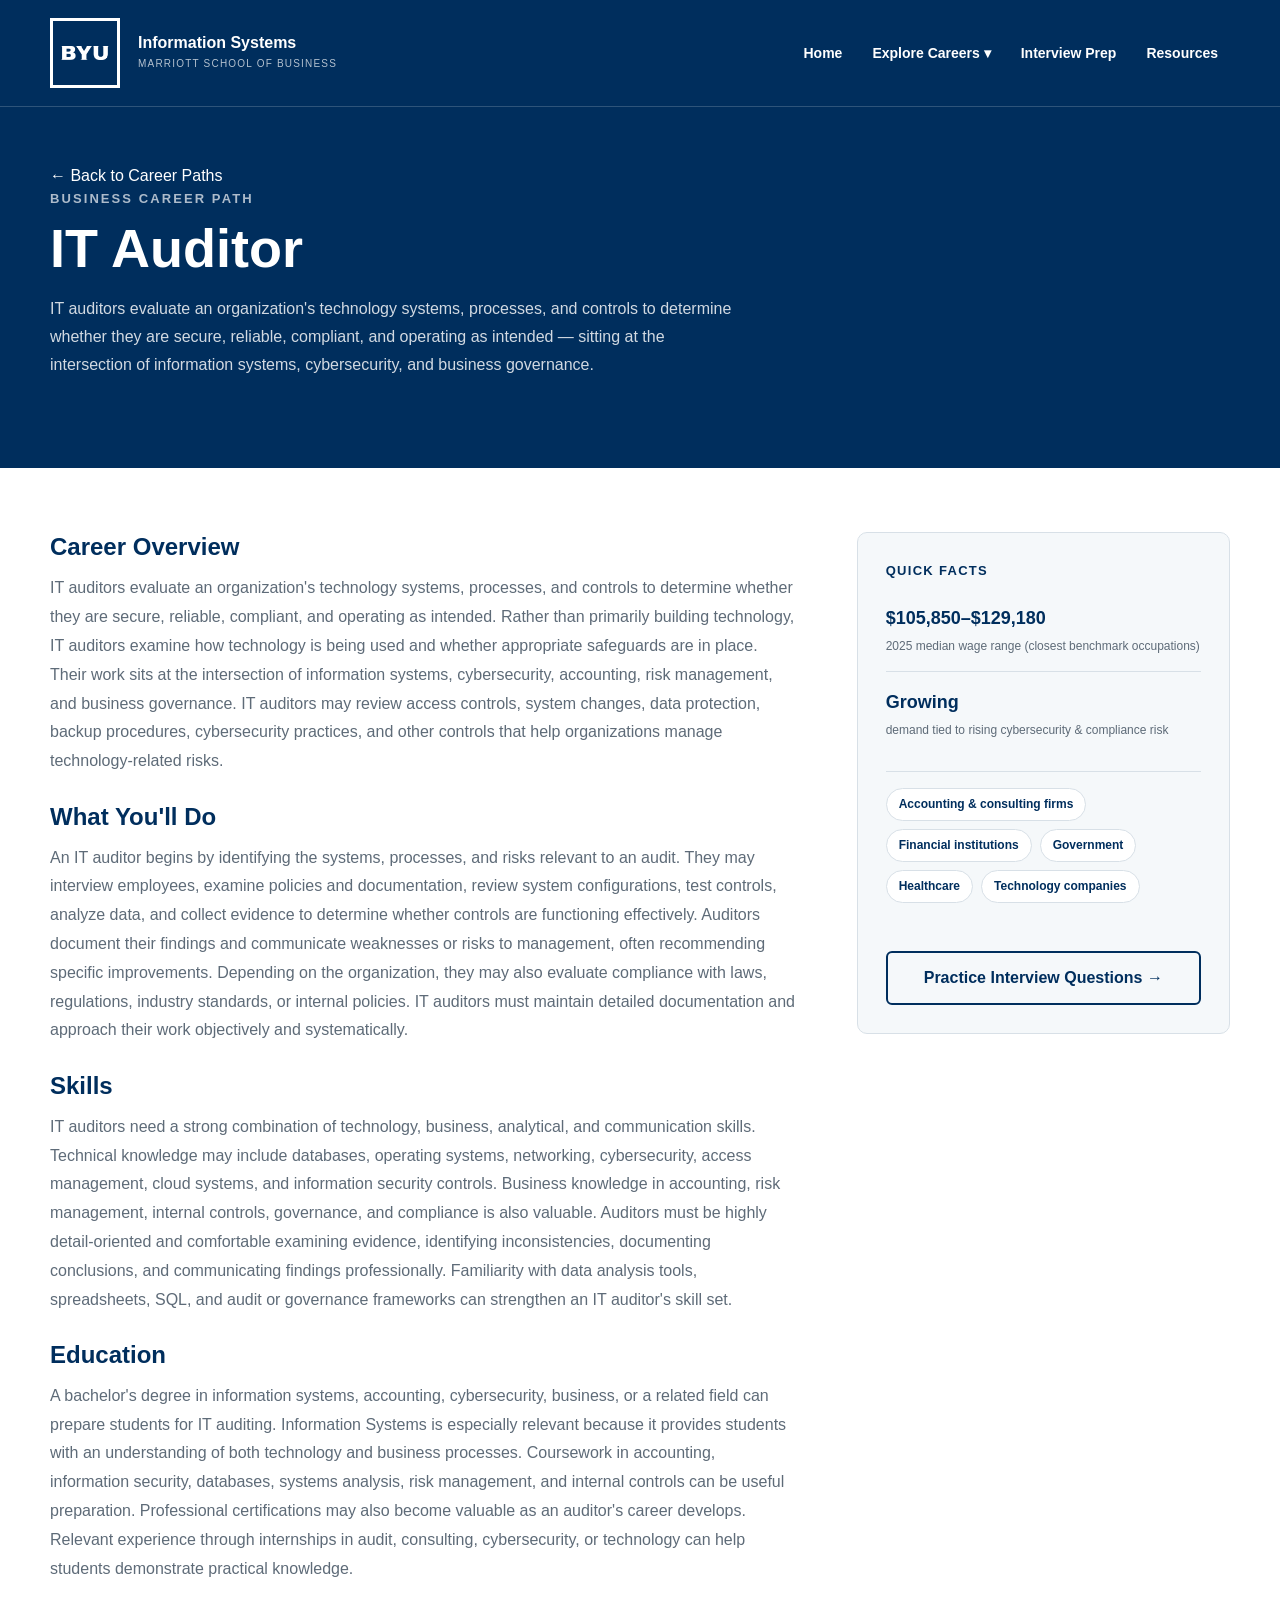
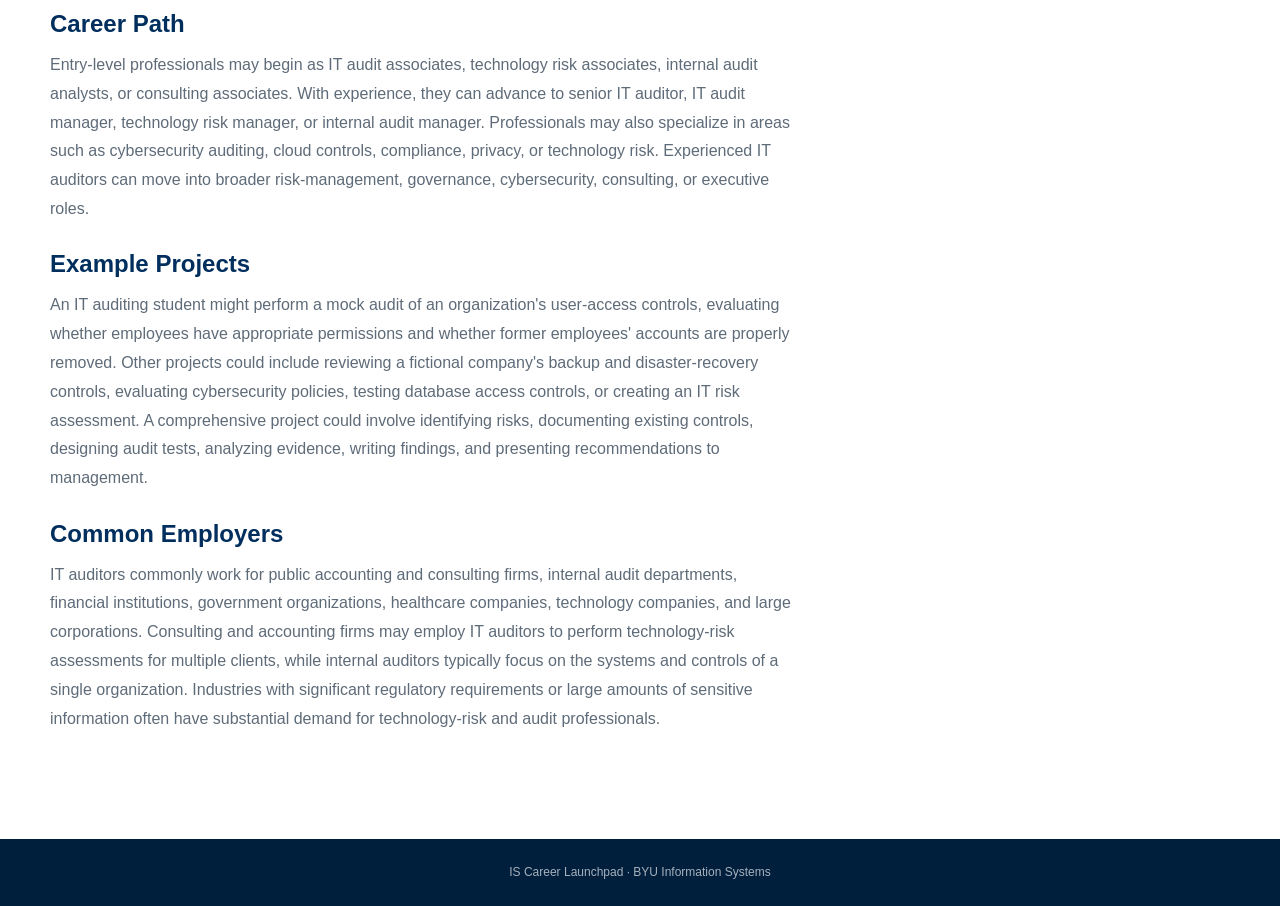
==== audit.html @ 7f82fdee "accepted oncoming changes and fixed byu logo and page navigation" ====
<!DOCTYPE html>
<html lang="en">
<head>
  <meta charset="UTF-8" />
  <meta name="viewport" content="width=device-width, initial-scale=1.0" />
  <title>IT Auditor · IS Career Launchpad</title>
  <link rel="stylesheet" href="styles.css" />
</head>

<body>
  <header>
    <nav class="navbar">
      <div class="container nav-inner">

        <a href="index.html" class="brand">
          <div class="brand-mark">
            <img src="images/byulogo.png" alt="BYU Logo" class="byu-logo" />
          </div>

          <div>
            <div class="brand-title">Information Systems</div>
            <div class="brand-subtitle">Marriott School of Business</div>
          </div>
        </a>

        <div class="nav-links">
          <a href="index.html">Home</a>

          <div class="nav-dropdown">
            <a href="index.html#careers" class="dropdown-toggle">
              Explore Careers ▾
            </a>

            <div class="dropdown-menu">
              <a href="programming.html">Software Engineer</a>
              <a href="security.html">Security Analyst</a>
              <a href="ba.html">Business Analyst</a>
              <a href="audit.html">IT Auditor</a>
            </div>
          </div>

          <a href="interview.html">Interview Prep</a>
          <a href="#">Resources</a>
        </div>

      </div>
    </nav>

    <section class="page-hero">
      <div class="container">
        <a href="index.html#careers" class="back-link">← Back to Career Paths</a>
        <div class="eyebrow">Business Career Path</div>
        <h1>IT Auditor</h1>
        <p>
          IT auditors evaluate an organization's technology systems, processes, and controls to
          determine whether they are secure, reliable, compliant, and operating as intended —
          sitting at the intersection of information systems, cybersecurity, and business
          governance.
        </p>
        <br>
      </div>
    </section>
  </header>

  <main>
    <section class="detail-section">
      <div class="container detail-layout">
        <article class="detail-article">
          <h2>Career Overview</h2>
          <p>
            IT auditors evaluate an organization's technology systems, processes, and controls to
            determine whether they are secure, reliable, compliant, and operating as intended.
            Rather than primarily building technology, IT auditors examine how technology is being
            used and whether appropriate safeguards are in place. Their work sits at the
            intersection of information systems, cybersecurity, accounting, risk management, and
            business governance. IT auditors may review access controls, system changes, data
            protection, backup procedures, cybersecurity practices, and other controls that help
            organizations manage technology-related risks.
          </p>
          <br>

          <h2>What You'll Do</h2>
          <p>
            An IT auditor begins by identifying the systems, processes, and risks relevant to an
            audit. They may interview employees, examine policies and documentation, review system
            configurations, test controls, analyze data, and collect evidence to determine whether
            controls are functioning effectively. Auditors document their findings and communicate
            weaknesses or risks to management, often recommending specific improvements. Depending
            on the organization, they may also evaluate compliance with laws, regulations,
            industry standards, or internal policies. IT auditors must maintain detailed
            documentation and approach their work objectively and systematically.
          </p>
          <br>

          <h2>Skills</h2>
          <p>
            IT auditors need a strong combination of technology, business, analytical, and
            communication skills. Technical knowledge may include databases, operating systems,
            networking, cybersecurity, access management, cloud systems, and information security
            controls. Business knowledge in accounting, risk management, internal controls,
            governance, and compliance is also valuable. Auditors must be highly detail-oriented
            and comfortable examining evidence, identifying inconsistencies, documenting
            conclusions, and communicating findings professionally. Familiarity with data analysis
            tools, spreadsheets, SQL, and audit or governance frameworks can strengthen an IT
            auditor's skill set.
          </p>
          <br>

          <h2>Education</h2>
          <p>
            A bachelor's degree in information systems, accounting, cybersecurity, business, or a
            related field can prepare students for IT auditing. Information Systems is especially
            relevant because it provides students with an understanding of both technology and
            business processes. Coursework in accounting, information security, databases, systems
            analysis, risk management, and internal controls can be useful preparation. Professional
            certifications may also become valuable as an auditor's career develops. Relevant
            experience through internships in audit, consulting, cybersecurity, or technology can
            help students demonstrate practical knowledge.
          </p>
          <br>

          <h2>Career Path</h2>
          <p>
            Entry-level professionals may begin as IT audit associates, technology risk associates,
            internal audit analysts, or consulting associates. With experience, they can advance to
            senior IT auditor, IT audit manager, technology risk manager, or internal audit
            manager. Professionals may also specialize in areas such as cybersecurity auditing,
            cloud controls, compliance, privacy, or technology risk. Experienced IT auditors can
            move into broader risk-management, governance, cybersecurity, consulting, or executive
            roles.
          </p>
          <br>

          <h2>Example Projects</h2>
          <p>
            An IT auditing student might perform a mock audit of an organization's user-access
            controls, evaluating whether employees have appropriate permissions and whether former
            employees' accounts are properly removed. Other projects could include reviewing a
            fictional company's backup and disaster-recovery controls, evaluating cybersecurity
            policies, testing database access controls, or creating an IT risk assessment. A
            comprehensive project could involve identifying risks, documenting existing controls,
            designing audit tests, analyzing evidence, writing findings, and presenting
            recommendations to management.
          </p>
          <br>

          <h2>Common Employers</h2>
          <p>
            IT auditors commonly work for public accounting and consulting firms, internal audit
            departments, financial institutions, government organizations, healthcare companies,
            technology companies, and large corporations. Consulting and accounting firms may employ
            IT auditors to perform technology-risk assessments for multiple clients, while internal
            auditors typically focus on the systems and controls of a single organization. Industries
            with significant regulatory requirements or large amounts of sensitive information often
            have substantial demand for technology-risk and audit professionals.
          </p>
          <br>
        </article>

        <aside class="quick-facts">
          <h3>Quick Facts</h3>

          <div class="fact-row">
            <span class="fact-value">$105,850–$129,180</span>
            <span class="fact-label">2025 median wage range (closest benchmark occupations)</span>
          </div>

          <div class="fact-row">
            <span class="fact-value">Growing</span>
            <span class="fact-label">demand tied to rising cybersecurity & compliance risk</span>
          </div>

          <div class="tag-list">
            <span>Accounting & consulting firms</span>
            <span>Financial institutions</span>
            <span>Government</span>
            <span>Healthcare</span>
            <span>Technology companies</span>
          </div>
          <br>

          <a href="interview.html" class="cta-button-outline"> Practice Interview Questions → </a>
        </aside>
      </div>
    </section>

  </main>

  <footer>
    IS Career Launchpad · BYU Information Systems
  </footer>
</body>
</html>
---- styles.css ----
:root {
      --navy: #002E5D;
      --blue: #0062A3;
      --white: #FFFFFF;
      --text: #243746;
      --muted: #5E6B78;
      --border: #D8E0E7;
      --soft: #F5F8FA;
      --max-width: 1180px;
    }

    * {
      box-sizing: border-box;
      margin: 0;
      padding: 0;
    }

    html {
      scroll-behavior: smooth;
    }

    body {
      font-family: Arial, Helvetica, sans-serif;
      color: var(--text);
      background: var(--white);
      line-height: 1.6;
    }

    button,
    a {
      font: inherit;
    }

    a {
      color: inherit;
      text-decoration: none;
    }

    button {
      cursor: pointer;
    }

    .container {
      width: min(var(--max-width), calc(100% - 40px));
      margin: 0 auto;
    }

    /* NAV */
    .navbar {
      background: var(--navy);
      color: var(--white);
      border-bottom: 1px solid rgba(255, 255, 255, 0.18);
    }

    .nav-inner {
      min-height: 78px;
      display: flex;
      align-items: center;
      justify-content: space-between;
      gap: 24px;

      padding: 18px 0;

    }

.brand {
  display: flex;
  align-items: center;
  gap: 18px;
}
  

.brand-mark {
  width: 70px;
  height: 70px;
  border: 3px solid white;

  display: flex;
  align-items: center;
  justify-content: center;

  padding: 8px;
}


    .brand-title {
      font-weight: 700;
      line-height: 1.15;
    }

    .brand-subtitle {
      margin-top: 4px;
      font-size: 10px;
      letter-spacing: 0.12em;
      text-transform: uppercase;
      opacity: 0.7;
    }

    .nav-links {
      display: flex;
      align-items: center;
      gap: 6px;
      flex-wrap: wrap;
    }

    .nav-links a {
      padding: 10px 12px;
      border-radius: 5px;
      font-size: 14px;
      font-weight: 600;
      transition: background 0.2s ease;
    }

    .nav-links a:hover {
      background: rgba(255,255,255,0.1);
    }

    /* HERO */
    .hero {
      background: var(--navy);
      color: white;
      padding: 72px 0 84px;
    }

    .eyebrow {
      font-size: 13px;
      font-weight: 700;
      letter-spacing: 0.16em;
      text-transform: uppercase;
      color: var(--blue);
    }

    .hero .eyebrow {
      color: rgba(255,255,255,0.68);
    }

    .hero h1 {
      max-width: 820px;
      margin-top: 12px;
      font-size: clamp(42px, 6vw, 68px);
      line-height: 1.05;
      color: white;
    }

    .hero p {
      max-width: 690px;
      margin-top: 22px;
      font-size: 17px;
      line-height: 1.75;
      color: rgba(255,255,255,0.82);
    }

    .primary-button {
      display: inline-block;
      margin-top: 28px;
      padding: 13px 20px;
      background: white;
      color: var(--navy);
      border: none;
      border-radius: 6px;
      font-weight: 700;
    }

    /* WHAT IS IS */
    .intro {
      padding: 72px 0;
    }

    .intro-grid {
      display: grid;
      grid-template-columns: 1fr 1fr;
      gap: 70px;
      align-items: center;
    }

    .intro h2,
    .career-section h2,
    .interview-cta h2 {
      color: var(--navy);
      font-size: clamp(30px, 4vw, 42px);
      line-height: 1.15;
    }

    .intro h2 {
      margin-top: 9px;
    }

    .intro p {
      margin-top: 18px;
      color: var(--muted);
      line-height: 1.8;
    }

    .intro-callout {
      border-left: 4px solid var(--blue);
      padding-left: 28px;
    }

    .intro-callout > p {
      margin-top: 0;
      font-size: 21px;
      font-weight: 700;
      color: var(--navy);
      line-height: 1.55;
    }

    .side-types {
      display: grid;
      grid-template-columns: 1fr 1fr;
      gap: 20px;
      margin-top: 28px;
    }

    .side-type {
      border-top: 2px solid var(--navy);
      padding-top: 12px;
    }

    .side-type strong {
      display: block;
      color: var(--navy);
      font-size: 14px;
      letter-spacing: 0.08em;
    }

    .side-type span {
      display: block;
      margin-top: 5px;
      color: var(--muted);
      font-size: 13px;
    }

    /* CAREERS */
    .career-section {
      border-top: 1px solid var(--border);
      padding: 72px 0 82px;
    }

    .section-heading {
      text-align: center;
    }

    .section-heading h2 {
      margin-top: 8px;
    }

    .section-heading p {
      max-width: 620px;
      margin: 14px auto 0;
      color: var(--muted);
    }

    .career-map {
      max-width: 900px;
      margin: 46px auto 0;
    }

    .degree-box {
      width: fit-content;
      margin: 0 auto;
      padding: 16px 34px;
      border-radius: 6px;
      background: var(--navy);
      color: white;
      text-align: center;
    }

    .degree-box small {
      display: block;
      font-size: 10px;
      letter-spacing: 0.16em;
      text-transform: uppercase;
      opacity: 0.65;
    }

    .degree-box strong {
      display: block;
      margin-top: 4px;
      font-size: 20px;
    }

    .tree-stem {
      width: 1px;
      height: 38px;
      margin: 0 auto;
      background: #8497A8;
    }

    .tree-branch {
      width: 52%;
      height: 1px;
      margin: 0 auto;
      background: #8497A8;
    }

    .category-grid {
      width: 52%;
      margin: 0 auto;
      display: grid;
      grid-template-columns: 1fr 1fr;
    }

    .category-drop {
      width: 1px;
      height: 34px;
      margin: 0 auto;
      background: #8497A8;
    }

    .career-columns {
      display: grid;
      grid-template-columns: 1fr 1fr;
      gap: 46px;
    }

    .category-title {
      width: fit-content;
      margin: 0 auto;
      padding: 8px 24px;
      border: 2px solid var(--navy);
      border-radius: 999px;
      color: var(--navy);
      background: white;
      font-size: 13px;
      font-weight: 700;
      letter-spacing: 0.1em;
      text-transform: uppercase;
    }

    .category-line {
      width: 1px;
      height: 28px;
      margin: 0 auto;
      background: #8497A8;
    }

    .category-split {
      width: 50%;
      height: 1px;
      margin: 0 auto;
      background: #8497A8;
    }

    .card-drops {
      display: grid;
      grid-template-columns: 1fr 1fr;
    }

    .card-drop {
      width: 1px;
      height: 23px;
      margin: 0 auto;
      background: #8497A8;
    }

    .career-cards {
      display: grid;
      grid-template-columns: 1fr 1fr;
      gap: 12px;
    }

    .career-card {
      min-height: 112px;
      padding: 18px;
      background: white;
      border: 2px solid var(--border);
      border-radius: 7px;
      text-align: left;
      transition: border-color .2s ease, transform .2s ease, box-shadow .2s ease;
    }

    .career-card:hover,
    .career-card.active {
      border-color: var(--blue);
      transform: translateY(-2px);
      box-shadow: 0 8px 20px rgba(0,46,93,0.10);
    }

    .career-card strong {
      display: block;
      color: var(--navy);
      font-size: 15px;
      line-height: 1.3;
    }

    .career-card span {
      display: block;
      margin-top: 7px;
      color: var(--muted);
      font-size: 12px;
    }

    /* CAREER PREVIEW */
    .career-preview {
      max-width: 720px;
      margin: 34px auto 0;
      padding: 28px;
      border-radius: 8px;
      background: var(--navy);
      color: white;
      display: none;
      animation: fadeIn .2s ease;
    }

    .career-preview.visible {
      display: block;
    }

    @keyframes fadeIn {
      from {
        opacity: 0;
        transform: translateY(8px);
      }
      to {
        opacity: 1;
        transform: translateY(0);
      }
    }

    .career-preview .preview-label {
      font-size: 11px;
      font-weight: 700;
      letter-spacing: 0.15em;
      text-transform: uppercase;
      color: rgba(255,255,255,0.6);
    }

    .career-preview h3 {
      margin-top: 5px;
      font-size: 28px;
      color: white;
    }

    .career-preview p {
      margin-top: 12px;
      color: rgba(255,255,255,0.8);
    }

    .preview-tools {
      margin-top: 14px;
      font-weight: 700;
      color: white;
    }

    .preview-link {
      display: inline-block;
      margin-top: 22px;
      padding: 11px 16px;
      border-radius: 5px;
      background: white;
      color: var(--navy);
      font-weight: 700;
    }

    /* INTERVIEW CTA */
    .interview-cta {
      background: var(--navy);
      color: white;
      padding: 60px 0;
    }

    .cta-inner {
      display: flex;
      justify-content: space-between;
      align-items: center;
      gap: 40px;
    }

    .interview-cta .eyebrow {
      color: rgba(255,255,255,0.65);
    }

    .interview-cta h2 {
      margin-top: 8px;
      color: white;
    }

    .interview-cta p {
      max-width: 650px;
      margin-top: 14px;
      color: rgba(255,255,255,0.78);
    }

    .cta-button {
      flex-shrink: 0;
      padding: 13px 20px;
      border: none;
      border-radius: 6px;
      background: white;
      color: var(--navy);
      font-weight: 700;
    }

    footer {
      padding: 24px 0;
      background: #001F3D;
      color: rgba(255,255,255,0.65);
      text-align: center;
      font-size: 12px;
    }

    @media (max-width: 820px) {
      .nav-inner,
      .cta-inner {
        align-items: flex-start;
        flex-direction: column;
      }

      .intro-grid,
      .career-columns {
        grid-template-columns: 1fr;
      }

      .tree-branch,
      .category-grid {
        display: none;
      }

      .career-columns {
        margin-top: 30px;
      }

      .category-line,
      .category-split,
      .card-drops {
        display: none;
      }

      .career-cards {
        margin-top: 16px;
      }

      .hero {
        padding-top: 52px;
      }
    }

    @media (max-width: 520px) {
      .career-cards,
      .side-types {
        grid-template-columns: 1fr;
      }

      .nav-links {
        gap: 2px;
      }

      .nav-links a {
        padding: 8px 7px;
        font-size: 12px;
      }
    }

.byu-logo {
  width: 100%;
  height: 100%;
  object-fit: contain;
  display: block;
}

/* NAV DROPDOWN */

.nav-dropdown {
  position: relative;
}

.dropdown-toggle {
  display: block;
}

.dropdown-menu {
  position: absolute;
  top: 100%;
  left: 0;

  min-width: 210px;

  padding: 8px 0;

  background: white;

  border-radius: 6px;

  box-shadow: 0 10px 25px rgba(0, 46, 93, 0.18);

  opacity: 0;
  visibility: hidden;

  transform: translateY(8px);

  transition:
    opacity 0.2s ease,
    transform 0.2s ease,
    visibility 0.2s ease;

  z-index: 1000;
}

.dropdown-menu a {
  display: block;

  padding: 11px 16px;

  color: var(--navy);

  font-size: 14px;
  font-weight: 500;

  white-space: nowrap;
}

.dropdown-menu a:hover {
  background: var(--soft);
  color: var(--blue);
}

.nav-dropdown:hover .dropdown-menu {
  opacity: 1;
  visibility: visible;
  transform: translateY(0);
}

/* RESOURCES */

.resources-hero {
  padding: 66px 0 72px;
  background: var(--soft);
  border-bottom: 1px solid var(--border);
}

.resources-hero h1 {
  max-width: 760px;
  margin-top: 10px;
  color: var(--navy);
  font-size: clamp(38px, 5vw, 58px);
  line-height: 1.08;
}

.resources-hero p {
  max-width: 680px;
  margin-top: 18px;
  color: var(--muted);
  font-size: 17px;
}

.resources-section {
  padding: 64px 0 80px;
}

.resource-group + .resource-group {
  margin-top: 62px;
}

.resource-group-heading {
  display: flex;
  align-items: end;
  justify-content: space-between;
  gap: 24px;
  padding-bottom: 16px;
  border-bottom: 2px solid var(--navy);
}

.resource-group-heading h2 {
  margin-top: 6px;
  color: var(--navy);
  font-size: 30px;
  line-height: 1.15;
}

.resource-group-heading p {
  max-width: 420px;
  color: var(--muted);
  font-size: 14px;
}

.resource-grid {
  display: grid;
  grid-template-columns: repeat(3, 1fr);
  gap: 16px;
  margin-top: 22px;
}

.resource-card {
  display: flex;
  min-height: 220px;
  flex-direction: column;
  padding: 24px;
  border: 1px solid var(--border);
  border-top: 4px solid var(--blue);
  background: white;
  transition: border-color .2s ease, box-shadow .2s ease, transform .2s ease;
}

.resource-card:hover {
  border-color: var(--blue);
  box-shadow: 0 10px 24px rgba(0, 46, 93, 0.11);
  transform: translateY(-3px);
}

.resource-icon {
  display: flex;
  width: 48px;
  height: 48px;
  align-items: center;
  justify-content: center;
  border-radius: 50%;
  background: var(--soft);
  color: var(--navy);
  font-size: 13px;
  font-weight: 800;
  letter-spacing: .06em;
}

.resource-card h3 {
  margin-top: 18px;
  color: var(--navy);
  font-size: 20px;
  line-height: 1.2;
}

.resource-card p {
  margin-top: 9px;
  color: var(--muted);
  font-size: 14px;
  line-height: 1.65;
}

.resource-link {
  margin-top: auto;
  padding-top: 18px;
  color: var(--blue);
  font-size: 13px;
  font-weight: 700;
}

.resource-link::after {
  content: "  ->";
}

@media (max-width: 820px) {
  .resource-grid {
    grid-template-columns: repeat(2, 1fr);
  }

  .resource-group-heading {
    align-items: flex-start;
    flex-direction: column;
    gap: 8px;
  }
}

@media (max-width: 520px) {
  .resource-grid {
    grid-template-columns: 1fr;
  }

  .resources-hero {
    padding: 48px 0 56px;
  }
}

/* NAV DROPDOWN */

.nav-dropdown {
  position: relative;
}

.dropdown-toggle {
  display: block;
}

.dropdown-menu {
  position: absolute;
  top: 100%;
  left: 0;

  min-width: 210px;

  padding: 8px 0;

  background: white;

  border-radius: 6px;

  box-shadow: 0 10px 25px rgba(0, 46, 93, 0.18);

  opacity: 0;
  visibility: hidden;

  transform: translateY(8px);

  transition:
    opacity 0.2s ease,
    transform 0.2s ease,
    visibility 0.2s ease;

  z-index: 1000;
}

.dropdown-menu a {
  display: block;

  padding: 11px 16px;

  color: var(--navy);

  font-size: 14px;
  font-weight: 500;

  white-space: nowrap;
}

.dropdown-menu a:hover {
  background: var(--soft);
  color: var(--blue);
}

.nav-dropdown:hover .dropdown-menu {
  opacity: 1;
  visibility: visible;
  transform: translateY(0);
}


/* ============ DETAIL / DESCRIPTION PAGE STYLES ============ */

.page-hero {
  background: var(--navy);
  color: white;
  padding: 56px 0 64px;
}
.page-hero .eyebrow {
  color: rgba(255,255,255,0.68);
}
.page-hero h1 {
  margin-top: 10px;
  font-size: clamp(36px, 5vw, 54px);
  line-height: 1.1;
  color: white;
}
.page-hero p {
  max-width: 700px;
  margin-top: 16px;
  font-size: 16px;
  line-height: 1.75;
  color: rgba(255,255,255,0.82);
}

.detail-section {
  padding: 64px 0 80px;
}

.detail-layout {
  display: grid;
  grid-template-columns: 2fr 1fr;
  gap: 60px;
  align-items: start;
}

.detail-article h2 {
  color: var(--navy);
  font-size: 24px;
  line-height: 1.25;
}

.detail-article p {
  margin-top: 12px;
  color: var(--muted);
  line-height: 1.8;
}

.quick-facts {
  background: var(--soft);
  border: 1px solid var(--border);
  border-radius: 10px;
  padding: 28px;
  position: sticky;
  top: 24px;
}

.quick-facts h3 {
  color: var(--navy);
  font-size: 13px;
  font-weight: 700;
  letter-spacing: 0.1em;
  text-transform: uppercase;
  margin-bottom: 6px;
}

.fact-row {
  display: flex;
  flex-direction: column;
  padding: 16px 0;
  border-top: 1px solid var(--border);
}
.fact-row:first-of-type {
  border-top: none;
}

.fact-value {
  color: var(--navy);
  font-weight: 700;
  font-size: 18px;
}

.fact-label {
  margin-top: 4px;
  color: var(--muted);
  font-size: 12px;
  line-height: 1.5;
}

.tag-list {
  display: flex;
  flex-wrap: wrap;
  gap: 8px;
  margin-top: 16px;
  padding-top: 16px;
  border-top: 1px solid var(--border);
}

.tag-list span {
  padding: 6px 12px;
  background: white;
  border: 1px solid var(--border);
  border-radius: 999px;
  font-size: 12px;
  font-weight: 600;
  color: var(--navy);
}

.cta-button-outline {
  display: block;
  text-align: center;
  margin-top: 22px;
  padding: 12px 16px;
  border: 2px solid var(--navy);
  border-radius: 6px;
  color: var(--navy);
  font-weight: 700;
  transition: background .2s ease, color .2s ease;
}
.cta-button-outline:hover {
  background: var(--navy);
  color: white;
}

@media (max-width: 820px) {
  .detail-layout {
    grid-template-columns: 1fr;
  }
  .quick-facts {
    position: static;
  }
  .page-hero {
    padding-top: 44px;
  }
}
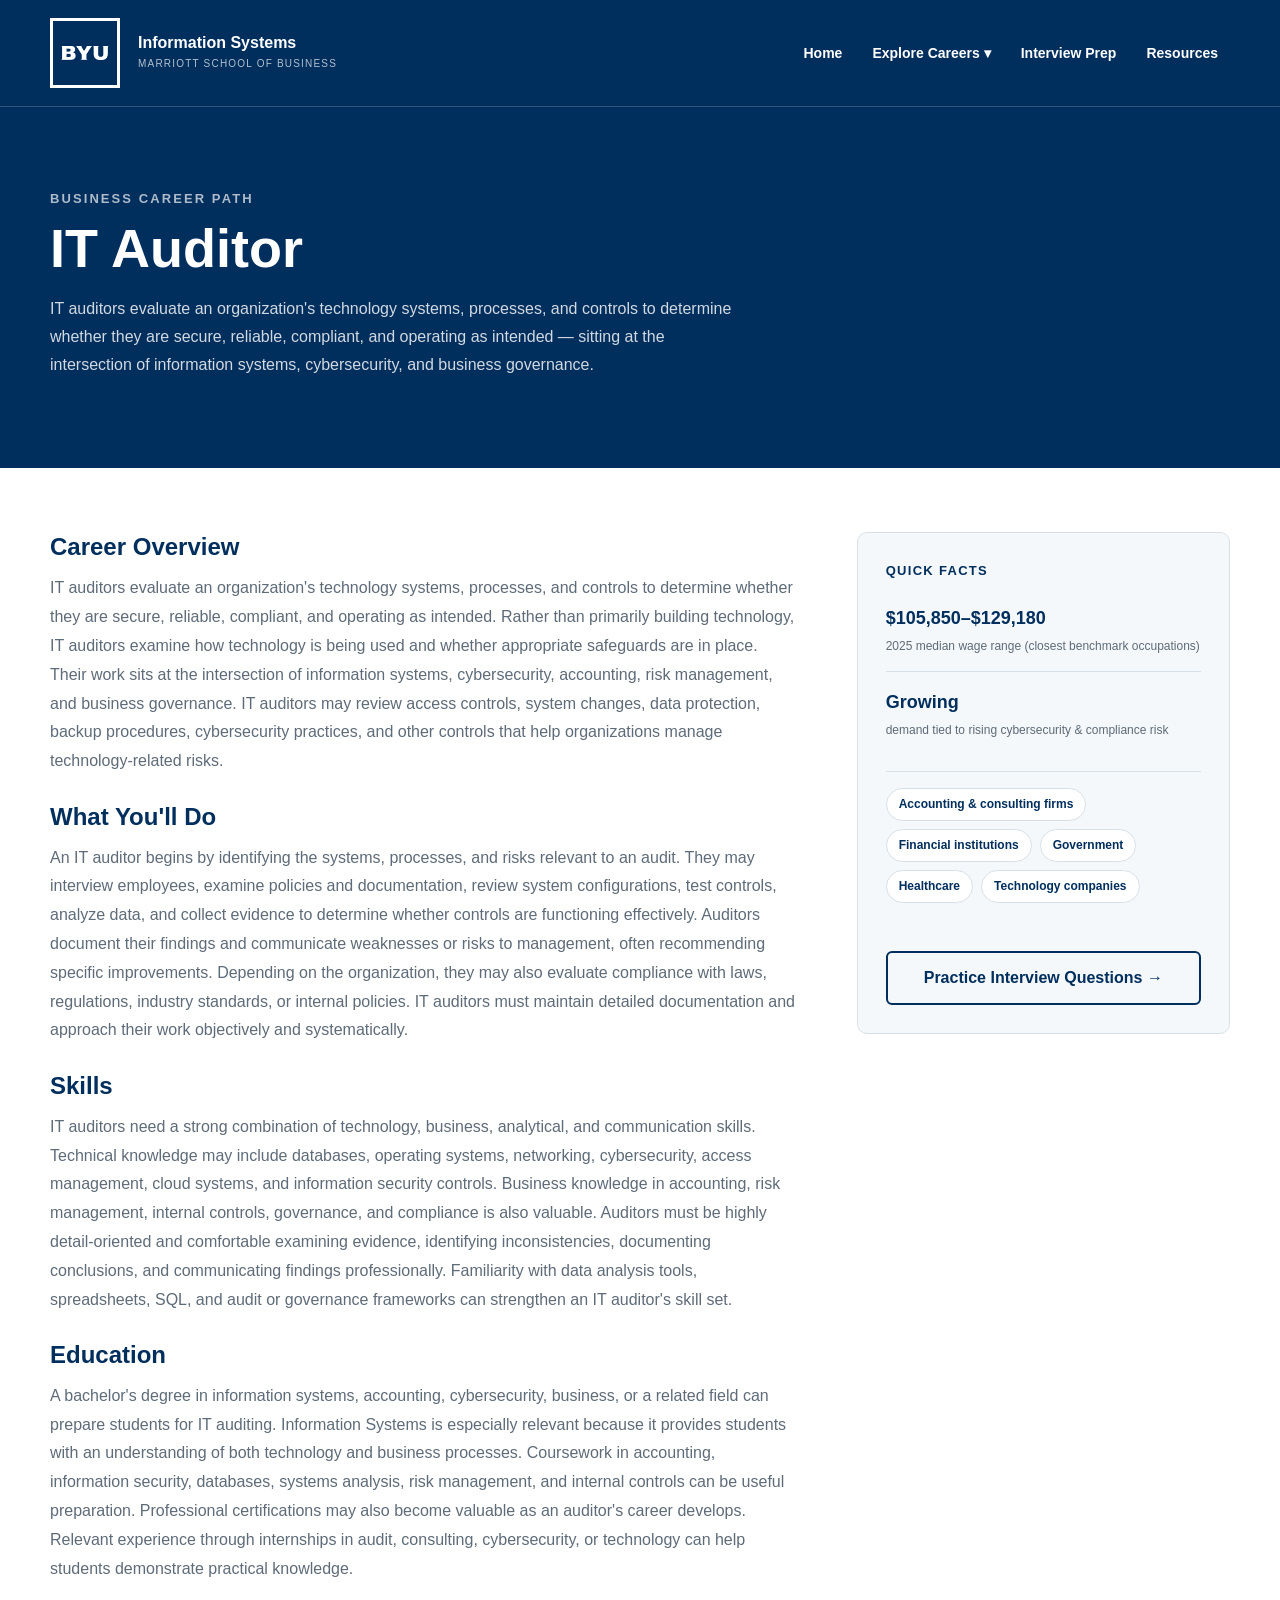
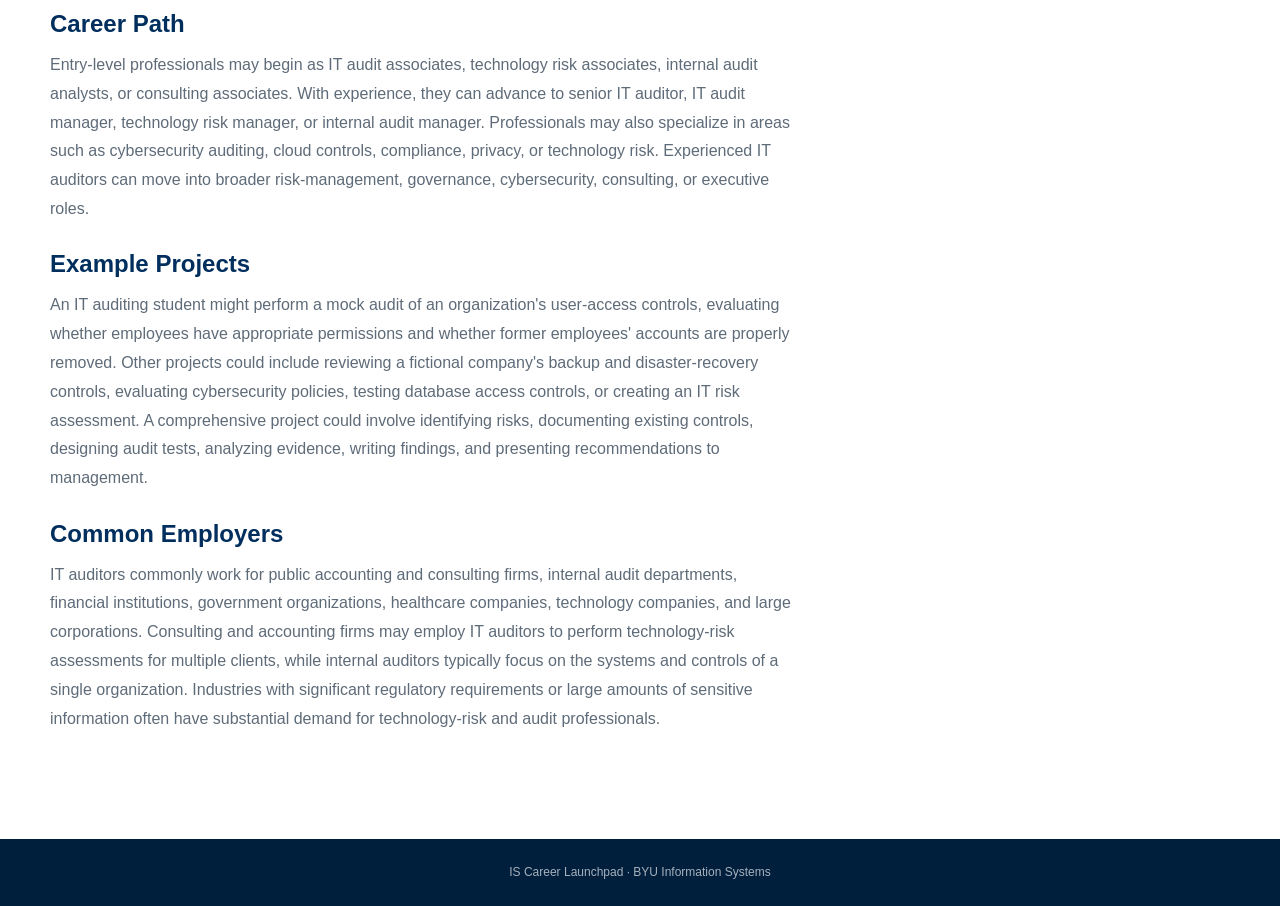
==== commit 48f04a44: "fixed a couple more hrefs" ====
--- a/audit.html
+++ b/audit.html
@@ -11,12 +11,14 @@
   <header>
     <nav class="navbar">
       <div class="container nav-inner">
-
         <a href="index.html" class="brand">
           <div class="brand-mark">
-            <img src="images/byulogo.png" alt="BYU Logo" class="byu-logo" />
+            <img
+              src="images/byulogo.png"
+              alt="BYU Logo"
+              class="byu-logo"
+            />
           </div>
-
           <div>
             <div class="brand-title">Information Systems</div>
             <div class="brand-subtitle">Marriott School of Business</div>
@@ -26,6 +28,7 @@
         <div class="nav-links">
           <a href="index.html">Home</a>
 
+          <!-- CAREER DROPDOWN -->
           <div class="nav-dropdown">
             <a href="index.html#careers" class="dropdown-toggle">
               Explore Careers ▾
@@ -35,20 +38,19 @@
               <a href="programming.html">Software Engineer</a>
               <a href="security.html">Security Analyst</a>
               <a href="ba.html">Business Analyst</a>
-              <a href="audit.html">IT Auditor</a>
+              <!--AUDIT-->
             </div>
           </div>
 
           <a href="interview.html">Interview Prep</a>
-          <a href="#">Resources</a>
+          <a href="resources.html">Resources</a>
         </div>
-
       </div>
     </nav>
 
     <section class="page-hero">
       <div class="container">
-        <a href="index.html#careers" class="back-link">← Back to Career Paths</a>
+        <br>
         <div class="eyebrow">Business Career Path</div>
         <h1>IT Auditor</h1>
         <p>
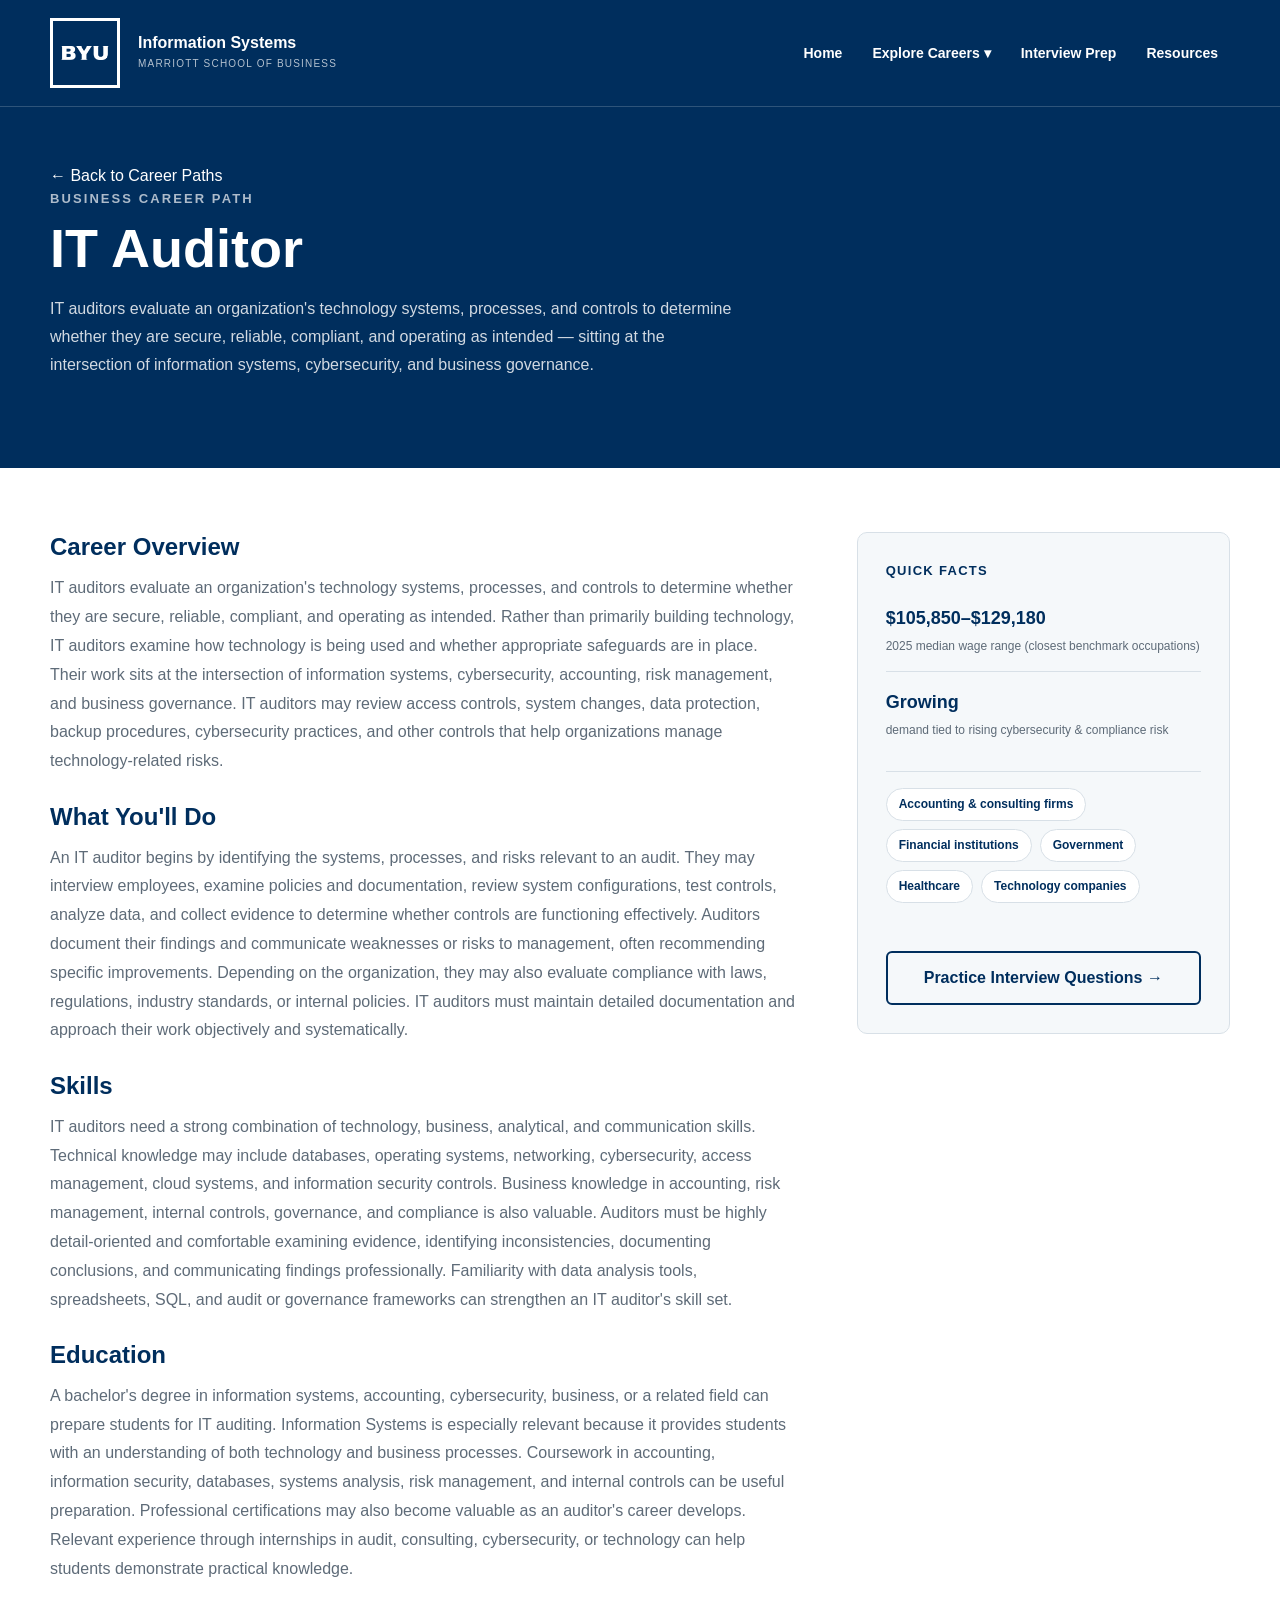
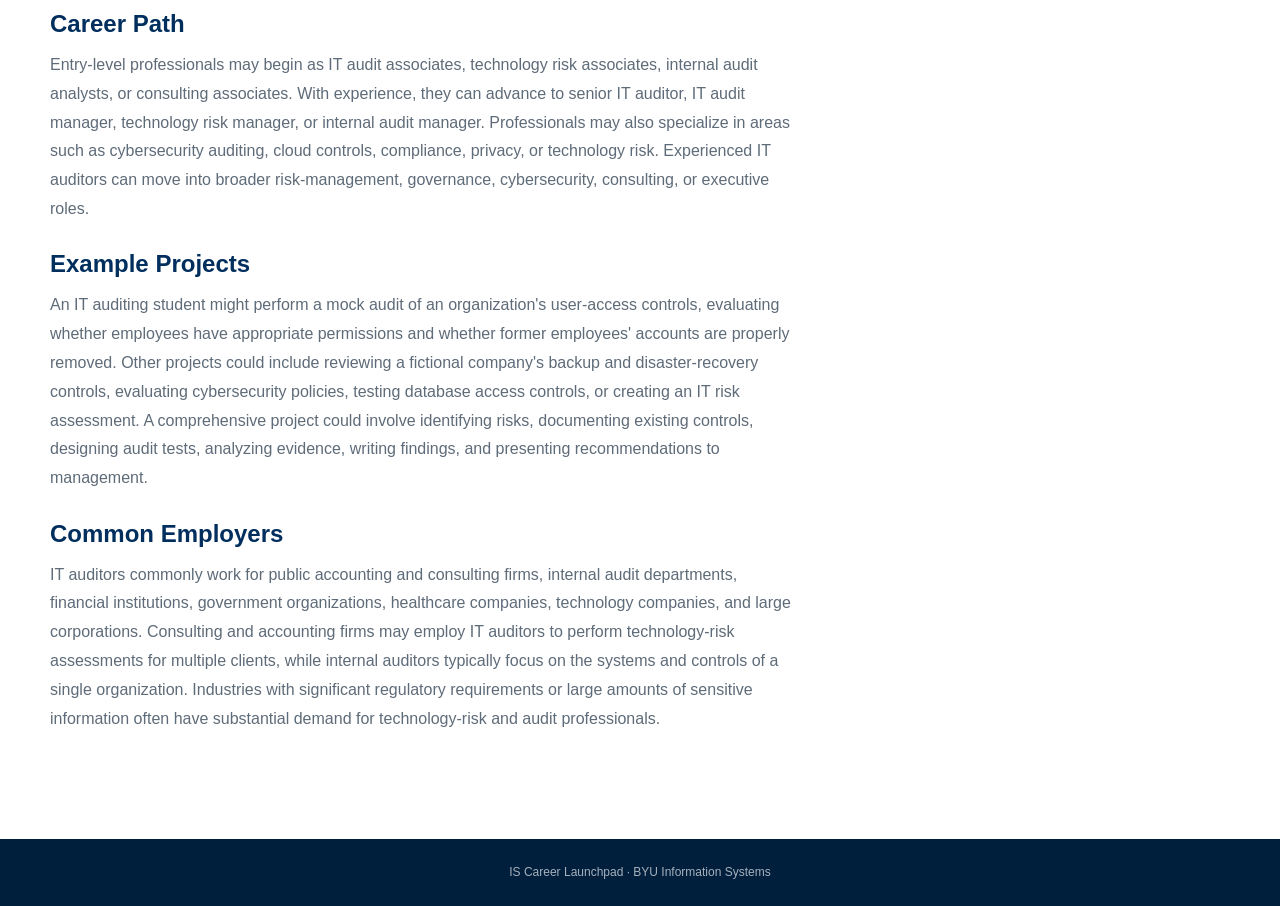
==== commit 48fb9851: "Merge branch 'main' of https://github.com/anna-1727/Group-Case-1" ====
--- a/audit.html
+++ b/audit.html
@@ -19,6 +19,7 @@
               class="byu-logo"
             />
           </div>
+
           <div>
             <div class="brand-title">Information Systems</div>
             <div class="brand-subtitle">Marriott School of Business</div>
@@ -28,7 +29,6 @@
         <div class="nav-links">
           <a href="index.html">Home</a>
 
-          <!-- CAREER DROPDOWN -->
           <div class="nav-dropdown">
             <a href="index.html#careers" class="dropdown-toggle">
               Explore Careers ▾
@@ -38,19 +38,21 @@
               <a href="programming.html">Software Engineer</a>
               <a href="security.html">Security Analyst</a>
               <a href="ba.html">Business Analyst</a>
-              <!--AUDIT-->
+              <a href="audit.html">IT Auditor</a>
             </div>
           </div>
 
           <a href="interview.html">Interview Prep</a>
           <a href="resources.html">Resources</a>
+
         </div>
+
       </div>
     </nav>
 
     <section class="page-hero">
       <div class="container">
-        <br>
+        <a href="index.html#careers" class="back-link">← Back to Career Paths</a>
         <div class="eyebrow">Business Career Path</div>
         <h1>IT Auditor</h1>
         <p>
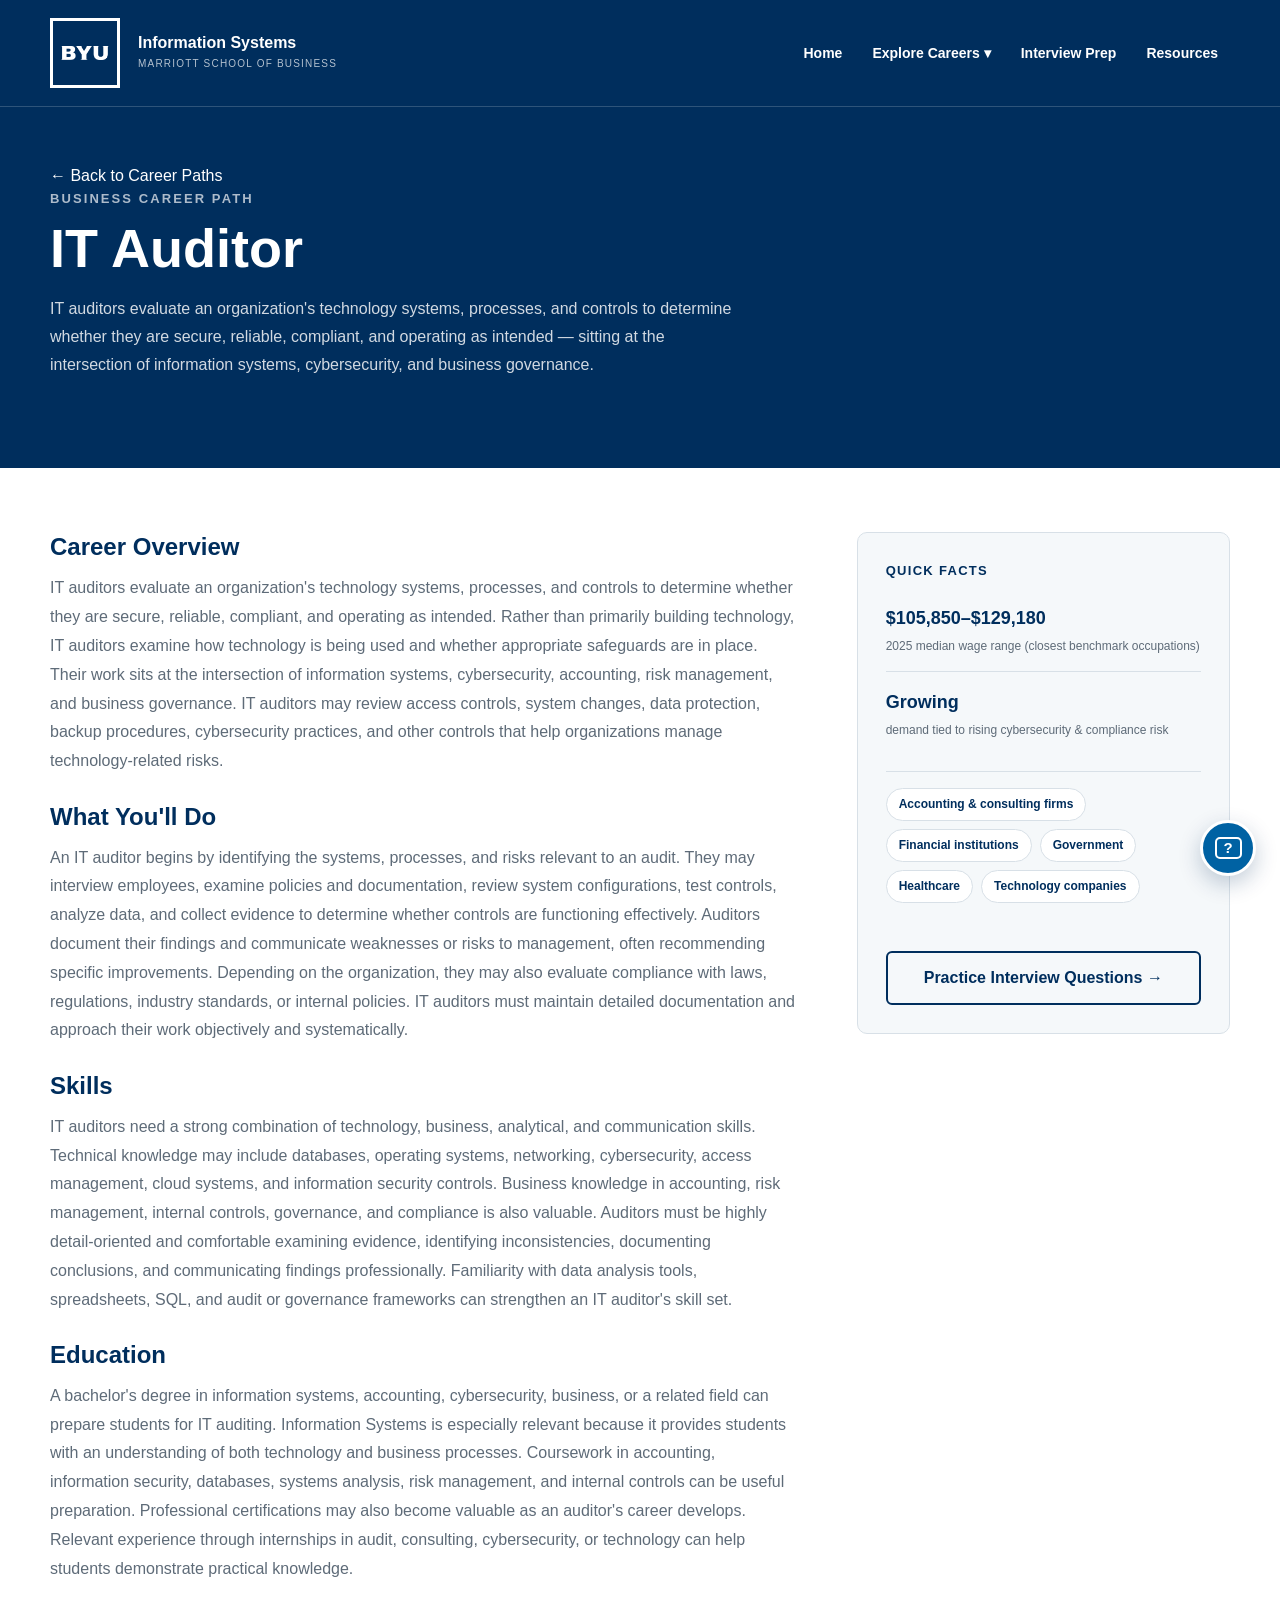
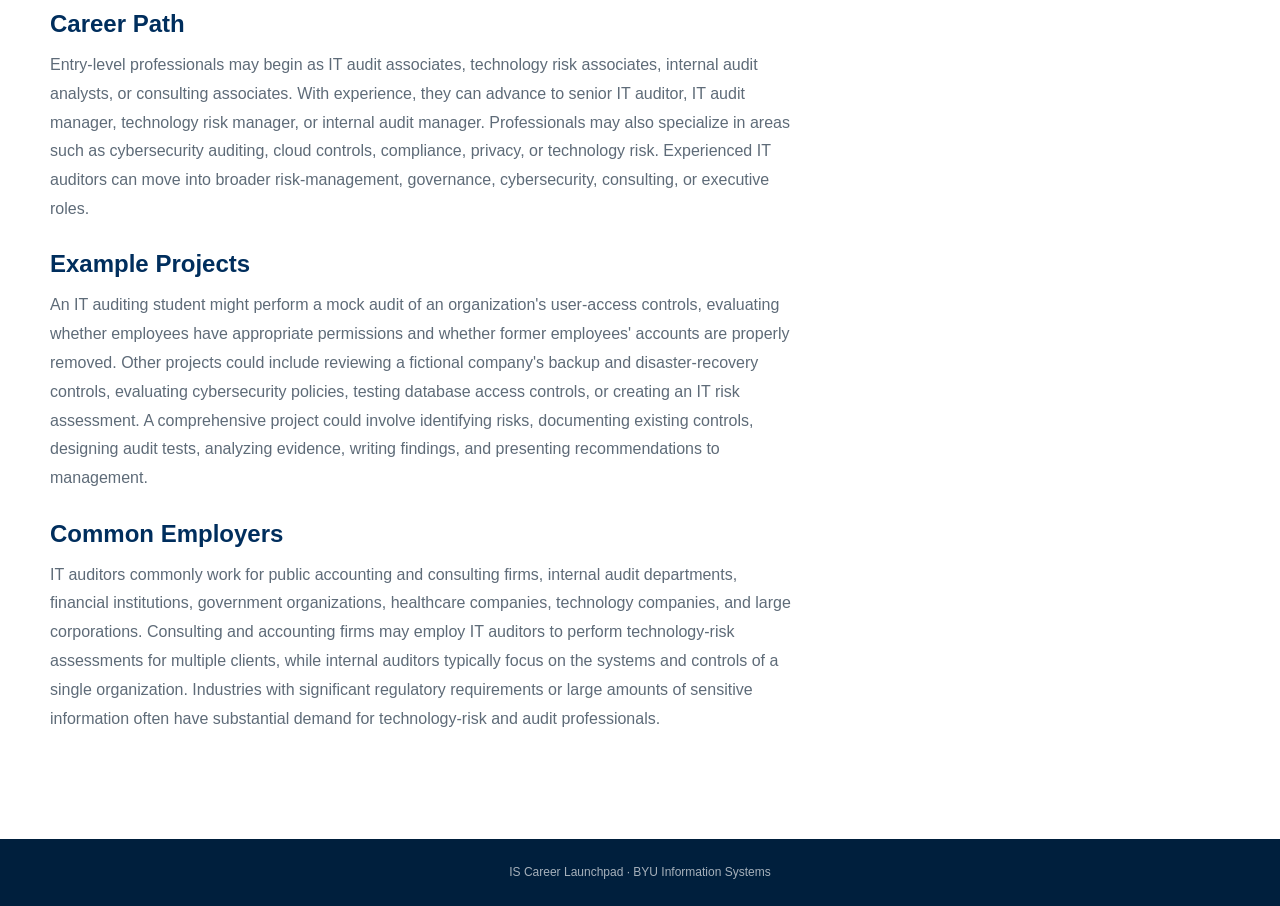
==== commit 79b6f536: "Add career guide chatbot across site" ====
--- a/audit.html
+++ b/audit.html
@@ -193,5 +193,16 @@
   <footer>
     IS Career Launchpad · BYU Information Systems
   </footer>
+
+  <div class="chatbot" data-chatbot>
+    <div class="chatbot-panel" data-chatbot-panel hidden>
+      <div class="chatbot-header"><div><span class="chatbot-kicker">IS Career Guide</span><h2>Ask about IS</h2></div><button class="chatbot-close" type="button" data-chatbot-close aria-label="Close chat">x</button></div>
+      <div class="chatbot-messages" data-chatbot-messages aria-live="polite"><div class="chatbot-message chatbot-message-bot">Hi! I can help you find IS career paths, recruiting resources, and BYU Information Systems links.</div></div>
+      <div class="chatbot-suggestions" data-chatbot-suggestions><button type="button" data-chatbot-question="What careers can I explore?">Career paths</button><button type="button" data-chatbot-question="Where can I find BYU IS?">BYU IS</button><button type="button" data-chatbot-question="How should I prepare for recruiting?">Recruiting prep</button></div>
+      <form class="chatbot-form" data-chatbot-form><label class="sr-only" for="chatbotInput">Ask a question</label><input id="chatbotInput" data-chatbot-input type="text" placeholder="Ask a question..." autocomplete="off" /><button type="submit" aria-label="Send question">&#8594;</button></form><p class="chatbot-note">For official details, follow the links in my answers.</p>
+    </div>
+    <button class="chatbot-launcher" type="button" data-chatbot-open aria-label="Open IS Career Guide chat"><span class="chatbot-launcher-icon" aria-hidden="true">?</span><span class="chatbot-tooltip">Ask the IS Career Guide</span></button>
+  </div>
+  <script src="chatbot.js"></script>
 </body>
 </html>
--- a/styles.css
+++ b/styles.css
@@ -50,6 +50,9 @@
       background: var(--navy);
       color: var(--white);
       border-bottom: 1px solid rgba(255, 255, 255, 0.18);
+      position: sticky;
+      top: 0;
+      z-index: 1000;
     }
 
     .nav-inner {
@@ -119,7 +122,7 @@
     .hero {
       background: var(--navy);
       color: white;
-      padding: 72px 0 84px;
+      padding: 56px 0 62px;
     }
 
     .eyebrow {
@@ -148,6 +151,17 @@
       font-size: 17px;
       line-height: 1.75;
       color: rgba(255,255,255,0.82);
+    }
+
+    .hero-actions {
+      display: flex;
+      align-items: center;
+      gap: 14px;
+      margin-top: 28px;
+    }
+
+    .hero-actions .primary-button {
+      margin-top: 0;
     }
 
     .primary-button {
@@ -159,6 +173,28 @@
       border: none;
       border-radius: 6px;
       font-weight: 700;
+    }
+
+    .secondary-button {
+      display: inline-block;
+      padding: 11px 20px;
+      border: 2px solid rgba(255, 255, 255, 0.92);
+      border-radius: 6px;
+      color: white;
+      text-decoration: none;
+      font-weight: 700;
+      transition:
+        transform .2s ease,
+        background .2s ease,
+        color .2s ease,
+        box-shadow .2s ease;
+    }
+
+    .secondary-button:hover {
+      background: white;
+      color: var(--navy);
+      transform: translateY(-2px);
+      box-shadow: 0 8px 18px rgba(0, 0, 0, 0.12);
     }
 
     /* WHAT IS IS */
@@ -499,6 +535,244 @@
       font-size: 12px;
     }
 
+        /* CHATBOT */
+
+        .sr-only {
+          position: absolute;
+          width: 1px;
+          height: 1px;
+          padding: 0;
+          margin: -1px;
+          overflow: hidden;
+          clip: rect(0, 0, 0, 0);
+          white-space: nowrap;
+          border: 0;
+        }
+
+        .chatbot {
+          position: fixed;
+          right: 24px;
+          bottom: 24px;
+          z-index: 1100;
+        }
+
+        .chatbot-panel {
+          position: absolute;
+          right: 0;
+          bottom: 76px;
+          width: min(380px, calc(100vw - 32px));
+          overflow: hidden;
+          border: 1px solid var(--border);
+          border-radius: 8px;
+          background: white;
+          box-shadow: 0 16px 42px rgba(0, 31, 61, 0.22);
+          animation: chatbotRise .2s ease;
+        }
+
+        .chatbot-panel[hidden] {
+          display: none;
+        }
+
+        @keyframes chatbotRise {
+          from { opacity: 0; transform: translateY(10px); }
+          to { opacity: 1; transform: translateY(0); }
+        }
+
+        .chatbot-header {
+          display: flex;
+          align-items: flex-start;
+          justify-content: space-between;
+          padding: 18px 20px;
+          background: var(--navy);
+          color: white;
+        }
+
+        .chatbot-kicker {
+          color: rgba(255,255,255,0.65);
+          font-size: 10px;
+          font-weight: 700;
+          letter-spacing: .14em;
+          text-transform: uppercase;
+        }
+
+        .chatbot-header h2 {
+          margin-top: 3px;
+          color: white;
+          font-size: 22px;
+          line-height: 1.2;
+        }
+
+        .chatbot-close {
+          width: 28px;
+          height: 28px;
+          border: 1px solid rgba(255,255,255,0.35);
+          border-radius: 50%;
+          background: transparent;
+          color: white;
+          font-size: 16px;
+          line-height: 1;
+        }
+
+        .chatbot-messages {
+          display: flex;
+          max-height: 270px;
+          min-height: 116px;
+          flex-direction: column;
+          gap: 10px;
+          overflow-y: auto;
+          padding: 16px;
+          background: var(--soft);
+        }
+
+        .chatbot-message {
+          max-width: 88%;
+          padding: 10px 12px;
+          border-radius: 6px;
+          font-size: 13px;
+          line-height: 1.55;
+        }
+
+        .chatbot-message-bot {
+          align-self: flex-start;
+          border: 1px solid var(--border);
+          background: white;
+          color: var(--text);
+        }
+
+        .chatbot-message-user {
+          align-self: flex-end;
+          background: var(--blue);
+          color: white;
+        }
+
+        .chatbot-message a {
+          color: var(--blue);
+          font-weight: 700;
+          text-decoration: underline;
+        }
+
+        .chatbot-message-user a {
+          color: white;
+        }
+
+        .chatbot-suggestions {
+          display: flex;
+          gap: 6px;
+          overflow-x: auto;
+          padding: 12px 16px 0;
+        }
+
+        .chatbot-suggestions button {
+          flex: 0 0 auto;
+          padding: 7px 9px;
+          border: 1px solid var(--border);
+          border-radius: 4px;
+          background: white;
+          color: var(--navy);
+          font-size: 11px;
+          font-weight: 700;
+        }
+
+        .chatbot-suggestions button:hover {
+          border-color: var(--blue);
+          color: var(--blue);
+        }
+
+        .chatbot-form {
+          display: flex;
+          gap: 8px;
+          padding: 12px 16px 0;
+        }
+
+        .chatbot-form input {
+          min-width: 0;
+          flex: 1;
+          padding: 10px 11px;
+          border: 1px solid var(--border);
+          border-radius: 5px;
+          color: var(--text);
+          font-size: 13px;
+        }
+
+        .chatbot-form input:focus {
+          outline: 2px solid rgba(0, 98, 163, .25);
+          border-color: var(--blue);
+        }
+
+        .chatbot-form button {
+          width: 40px;
+          border: 0;
+          border-radius: 5px;
+          background: var(--navy);
+          color: white;
+          font-size: 20px;
+        }
+
+        .chatbot-note {
+          padding: 8px 16px 14px;
+          color: var(--muted);
+          font-size: 10px;
+        }
+
+        .chatbot-launcher {
+          position: relative;
+          display: flex;
+          width: 56px;
+          height: 56px;
+          align-items: center;
+          justify-content: center;
+          border: 3px solid white;
+          border-radius: 50%;
+          background: var(--blue);
+          color: white;
+          box-shadow: 0 8px 22px rgba(0, 46, 93, .24);
+        }
+
+        .chatbot-launcher-icon {
+          display: block;
+          width: 27px;
+          height: 22px;
+          border: 2px solid white;
+          border-radius: 5px;
+          font-size: 15px;
+          font-weight: 800;
+          line-height: 18px;
+        }
+
+        .chatbot-tooltip {
+          position: absolute;
+          right: 68px;
+          width: max-content;
+          padding: 7px 9px;
+          border-radius: 4px;
+          background: var(--navy);
+          color: white;
+          font-size: 11px;
+          font-weight: 700;
+          opacity: 0;
+          pointer-events: none;
+          transform: translateX(5px);
+          transition: opacity .2s ease, transform .2s ease;
+        }
+
+        .chatbot-launcher:hover .chatbot-tooltip,
+        .chatbot-launcher:focus-visible .chatbot-tooltip {
+          opacity: 1;
+          transform: translateX(0);
+        }
+
+        @media (max-width: 520px) {
+          .chatbot {
+            right: 16px;
+            bottom: 16px;
+          }
+
+          .chatbot-panel {
+            right: -4px;
+            bottom: 70px;
+          }
+        }
+
     @media (max-width: 820px) {
       .nav-inner,
       .cta-inner {
@@ -955,4 +1229,148 @@
   .page-hero {
     padding-top: 44px;
   }
-}+}
+
+/* =========================================================
+   POLISH: SUBTLE PAGE MOTION + HOVER STATES
+   ========================================================= */
+
+@keyframes pageEnter {
+  from {
+    opacity: 0;
+  }
+  to {
+    opacity: 1;
+  }
+}
+
+@keyframes contentRise {
+  from {
+    opacity: 0;
+    transform: translateY(12px);
+  }
+  to {
+    opacity: 1;
+    transform: translateY(0);
+  }
+}
+
+body {
+  animation: pageEnter .35s ease-out both;
+}
+
+.hero .container,
+.page-hero .container,
+.resources-hero .container {
+  animation: contentRise .48s ease-out both;
+}
+
+/* Navbar feels responsive without being flashy */
+.nav-links a {
+  position: relative;
+  transition: background .2s ease, transform .2s ease, opacity .2s ease;
+}
+
+.nav-links > a:hover,
+.nav-dropdown > a:hover {
+  transform: translateY(-1px);
+}
+
+/* Primary buttons */
+.primary-button,
+.cta-button,
+.cta-button-outline,
+.submit-btn,
+.reset-btn {
+  transition:
+    transform .2s ease,
+    box-shadow .2s ease,
+    background .2s ease,
+    color .2s ease;
+}
+
+.primary-button:hover,
+.cta-button:hover,
+.submit-btn:hover,
+.reset-btn:hover {
+  transform: translateY(-2px);
+  box-shadow: 0 8px 18px rgba(0, 46, 93, 0.16);
+}
+
+.primary-button:active,
+.cta-button:active,
+.cta-button-outline:active,
+.submit-btn:active,
+.reset-btn:active,
+.career-card:active,
+.resource-card:active {
+  transform: translateY(0);
+}
+
+/* Career cards: clearer hover and selected state */
+.career-card {
+  transition:
+    border-color .22s ease,
+    transform .22s ease,
+    box-shadow .22s ease,
+    background .22s ease;
+}
+
+.career-card:hover {
+  transform: translateY(-5px);
+  box-shadow: 0 12px 26px rgba(0, 46, 93, 0.13);
+}
+
+.career-card.active {
+  border-color: var(--blue);
+  background: var(--soft);
+  box-shadow: 0 10px 22px rgba(0, 46, 93, 0.12);
+}
+
+/* Resource cards */
+.resource-card {
+  transition:
+    border-color .22s ease,
+    transform .22s ease,
+    box-shadow .22s ease;
+}
+
+.resource-card:hover {
+  transform: translateY(-5px);
+  box-shadow: 0 14px 28px rgba(0, 46, 93, 0.13);
+}
+
+/* Career detail sidebar gets a tiny lift on hover */
+.quick-facts {
+  transition: transform .22s ease, box-shadow .22s ease;
+}
+
+.quick-facts:hover {
+  transform: translateY(-3px);
+  box-shadow: 0 12px 26px rgba(0, 46, 93, 0.10);
+}
+
+/* Interview questions appear smoothly */
+.question-block {
+  animation: contentRise .35s ease-out both;
+}
+
+/* Make keyboard focus obvious and polished */
+a:focus-visible,
+button:focus-visible,
+textarea:focus-visible {
+  outline: 3px solid rgba(0, 98, 163, .35);
+  outline-offset: 3px;
+}
+
+/* Respect users who prefer reduced motion */
+@media (prefers-reduced-motion: reduce) {
+  *,
+  *::before,
+  *::after {
+    animation-duration: .01ms !important;
+    animation-iteration-count: 1 !important;
+    scroll-behavior: auto !important;
+    transition-duration: .01ms !important;
+  }
+}
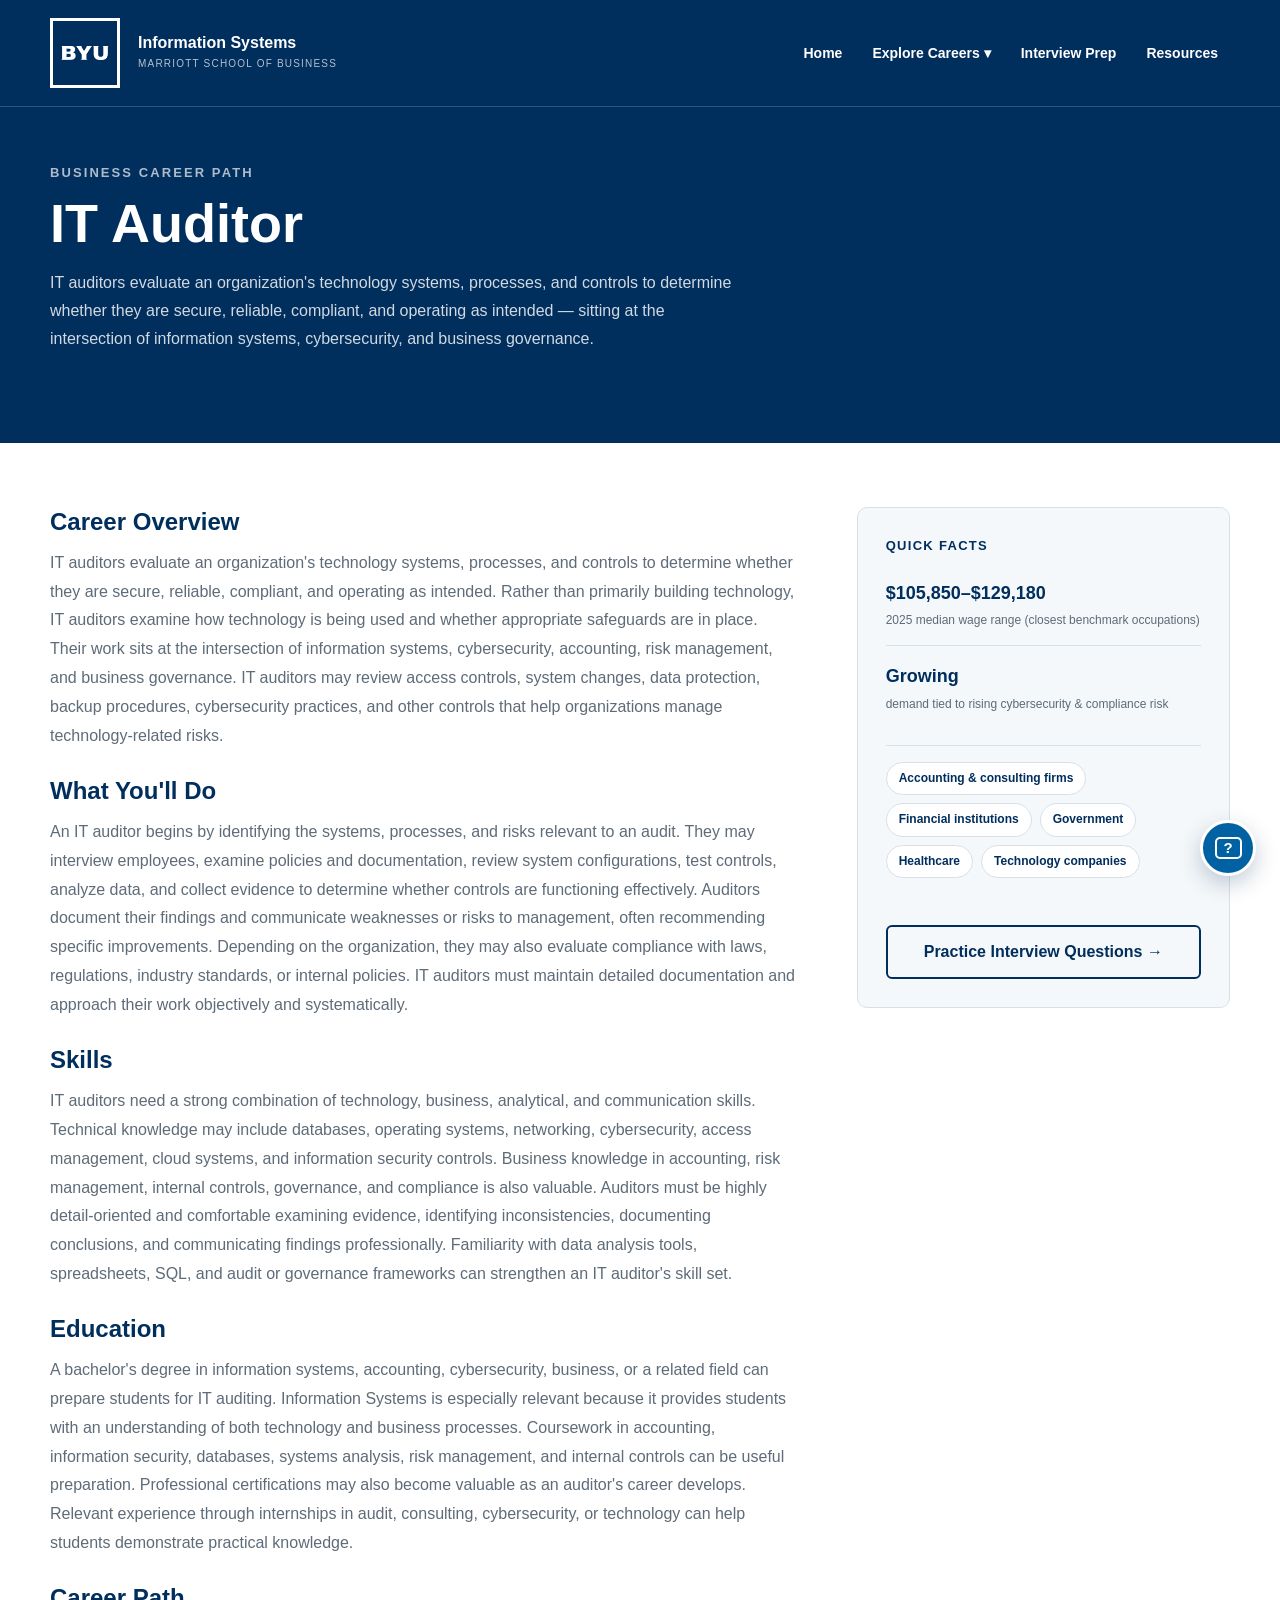
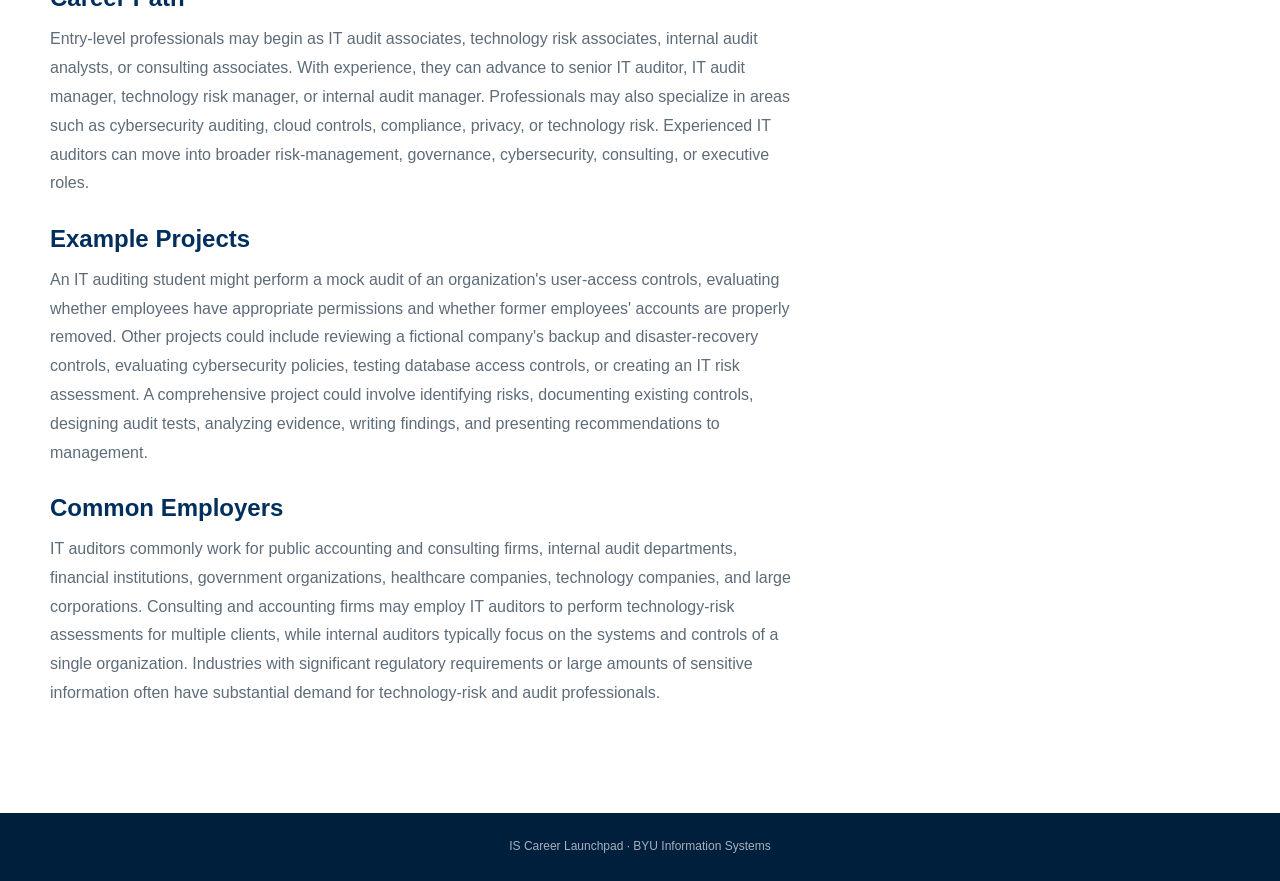
==== commit 8af6e008: "small qol changes" ====
--- a/audit.html
+++ b/audit.html
@@ -38,7 +38,7 @@
               <a href="programming.html">Software Engineer</a>
               <a href="security.html">Security Analyst</a>
               <a href="ba.html">Business Analyst</a>
-              <a href="audit.html">IT Auditor</a>
+              <!--AUDIT-->
             </div>
           </div>
 
@@ -52,7 +52,7 @@
 
     <section class="page-hero">
       <div class="container">
-        <a href="index.html#careers" class="back-link">← Back to Career Paths</a>
+        
         <div class="eyebrow">Business Career Path</div>
         <h1>IT Auditor</h1>
         <p>
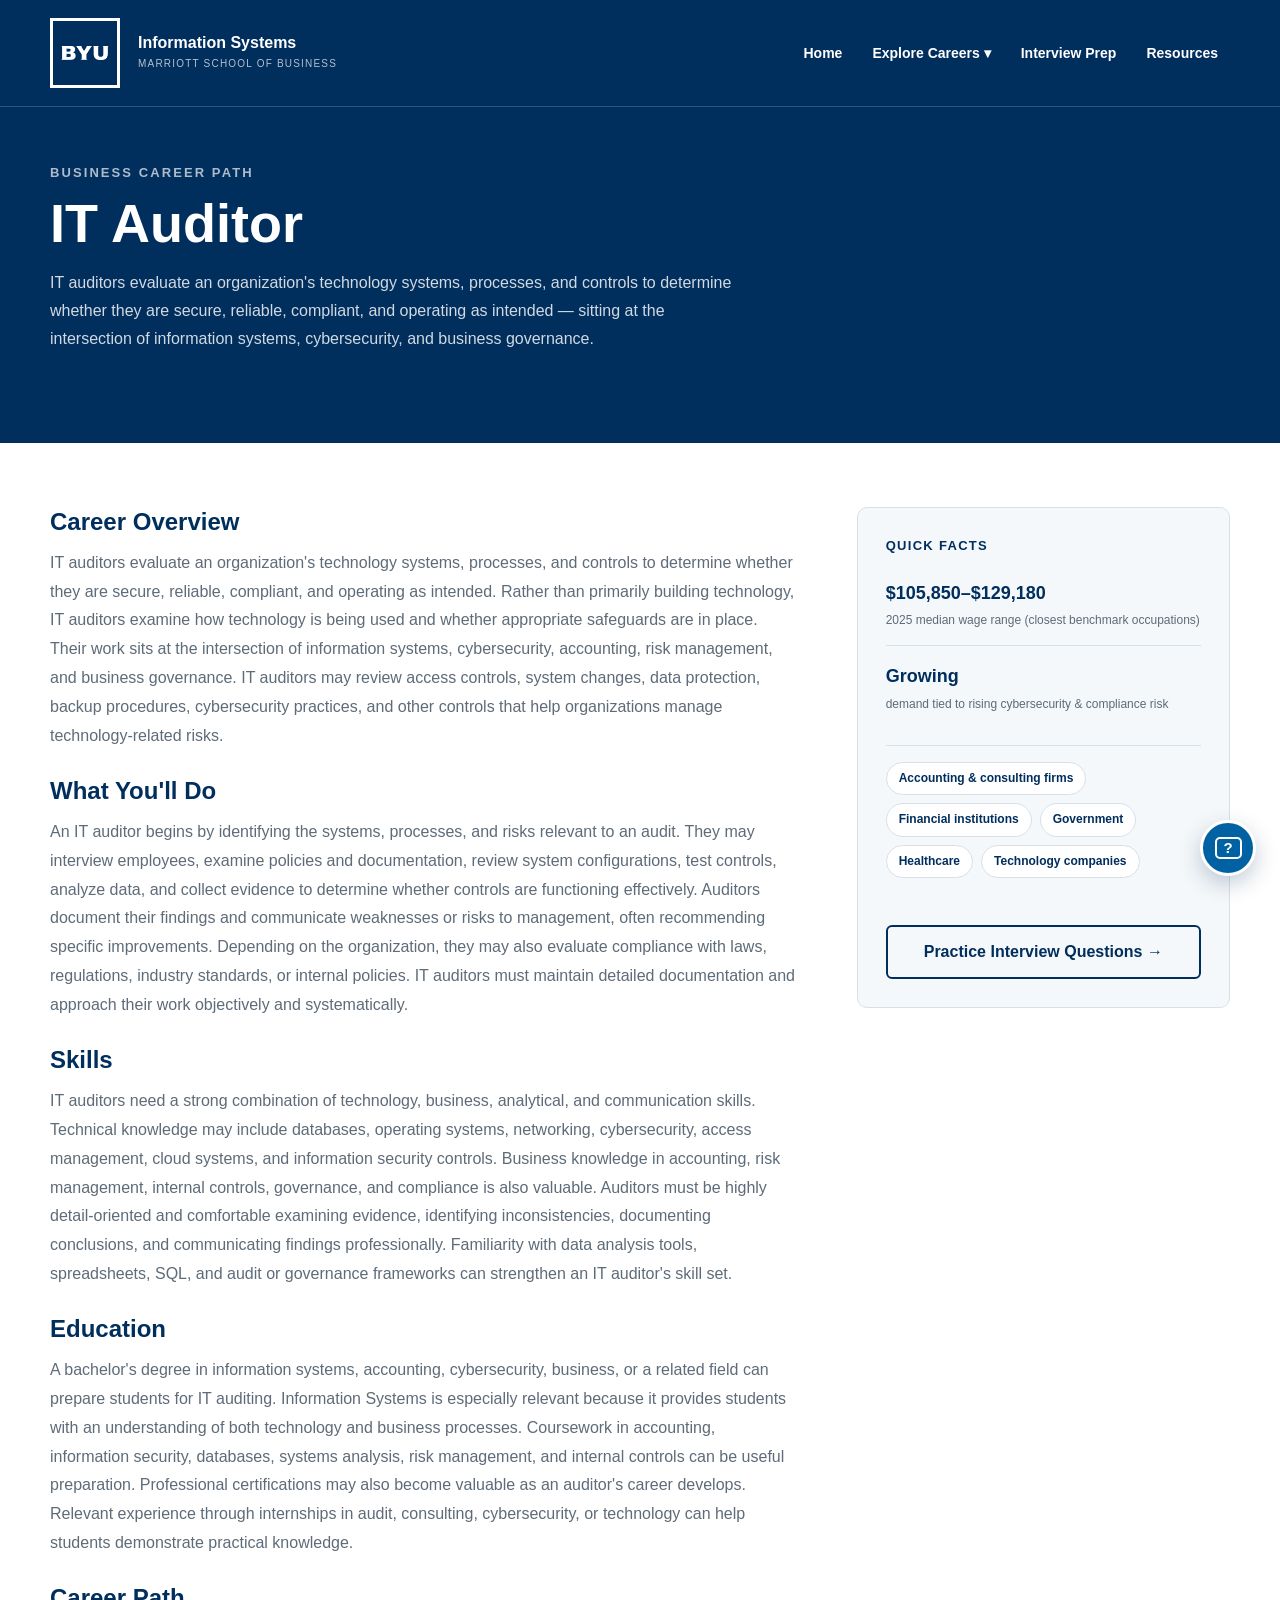
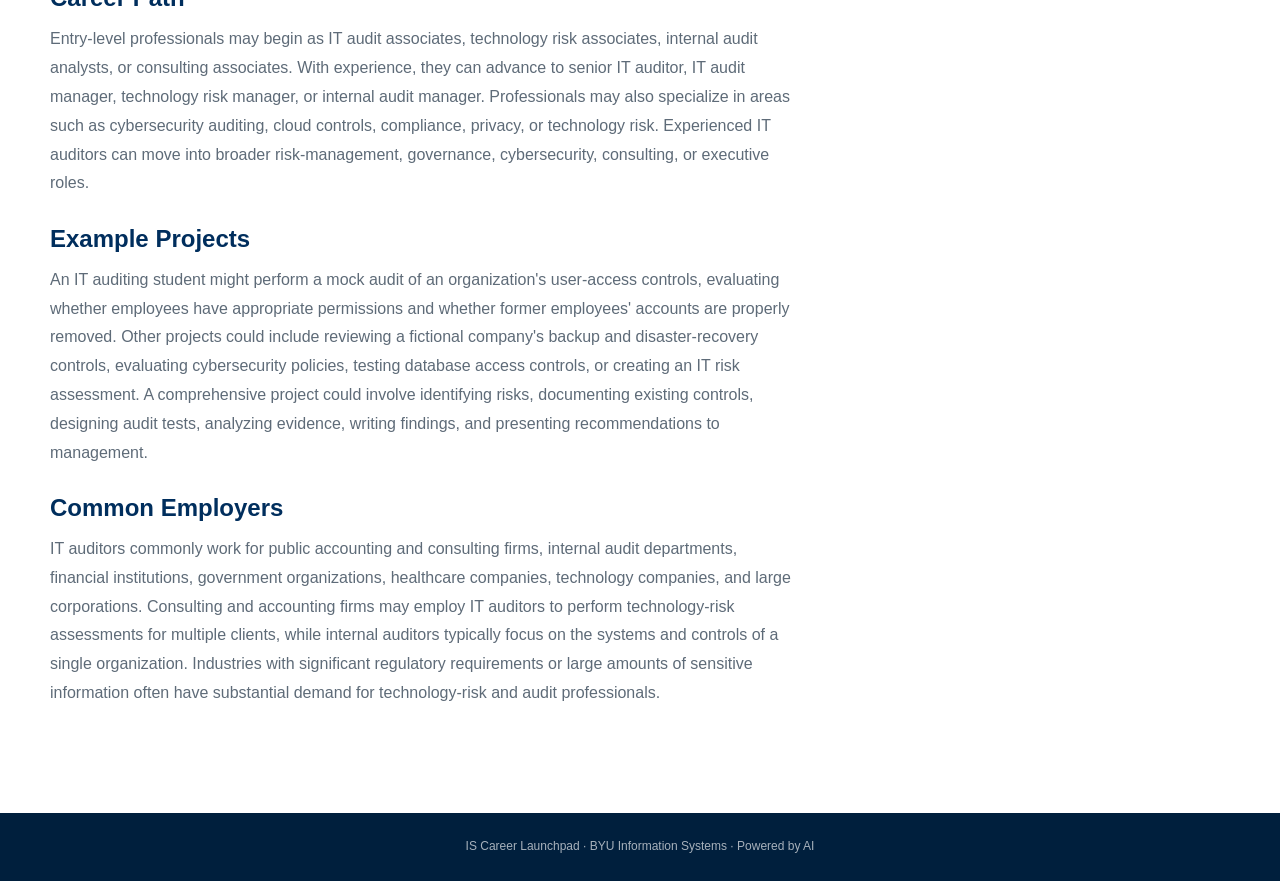
==== commit 8fb21059: "fixedaesthetics" ====
--- a/audit.html
+++ b/audit.html
@@ -1,6 +1,7 @@
 <!DOCTYPE html>
 <html lang="en">
 <head>
+  <link rel="icon" type="image/png" href="images/medallionblue.png">
   <meta charset="UTF-8" />
   <meta name="viewport" content="width=device-width, initial-scale=1.0" />
   <title>IT Auditor · IS Career Launchpad</title>
@@ -190,9 +191,9 @@
 
   </main>
 
-  <footer>
-    IS Career Launchpad · BYU Information Systems
-  </footer>
+<footer>
+  IS Career Launchpad · BYU Information Systems · Powered by AI
+</footer>
 
   <div class="chatbot" data-chatbot>
     <div class="chatbot-panel" data-chatbot-panel hidden>
--- a/styles.css
+++ b/styles.css
@@ -1374,3 +1374,8 @@
     transition-duration: .01ms !important;
   }
 }
+
+/* Interview career track spacing */
+#careerSelect {
+  margin-top: 32px;
+}
